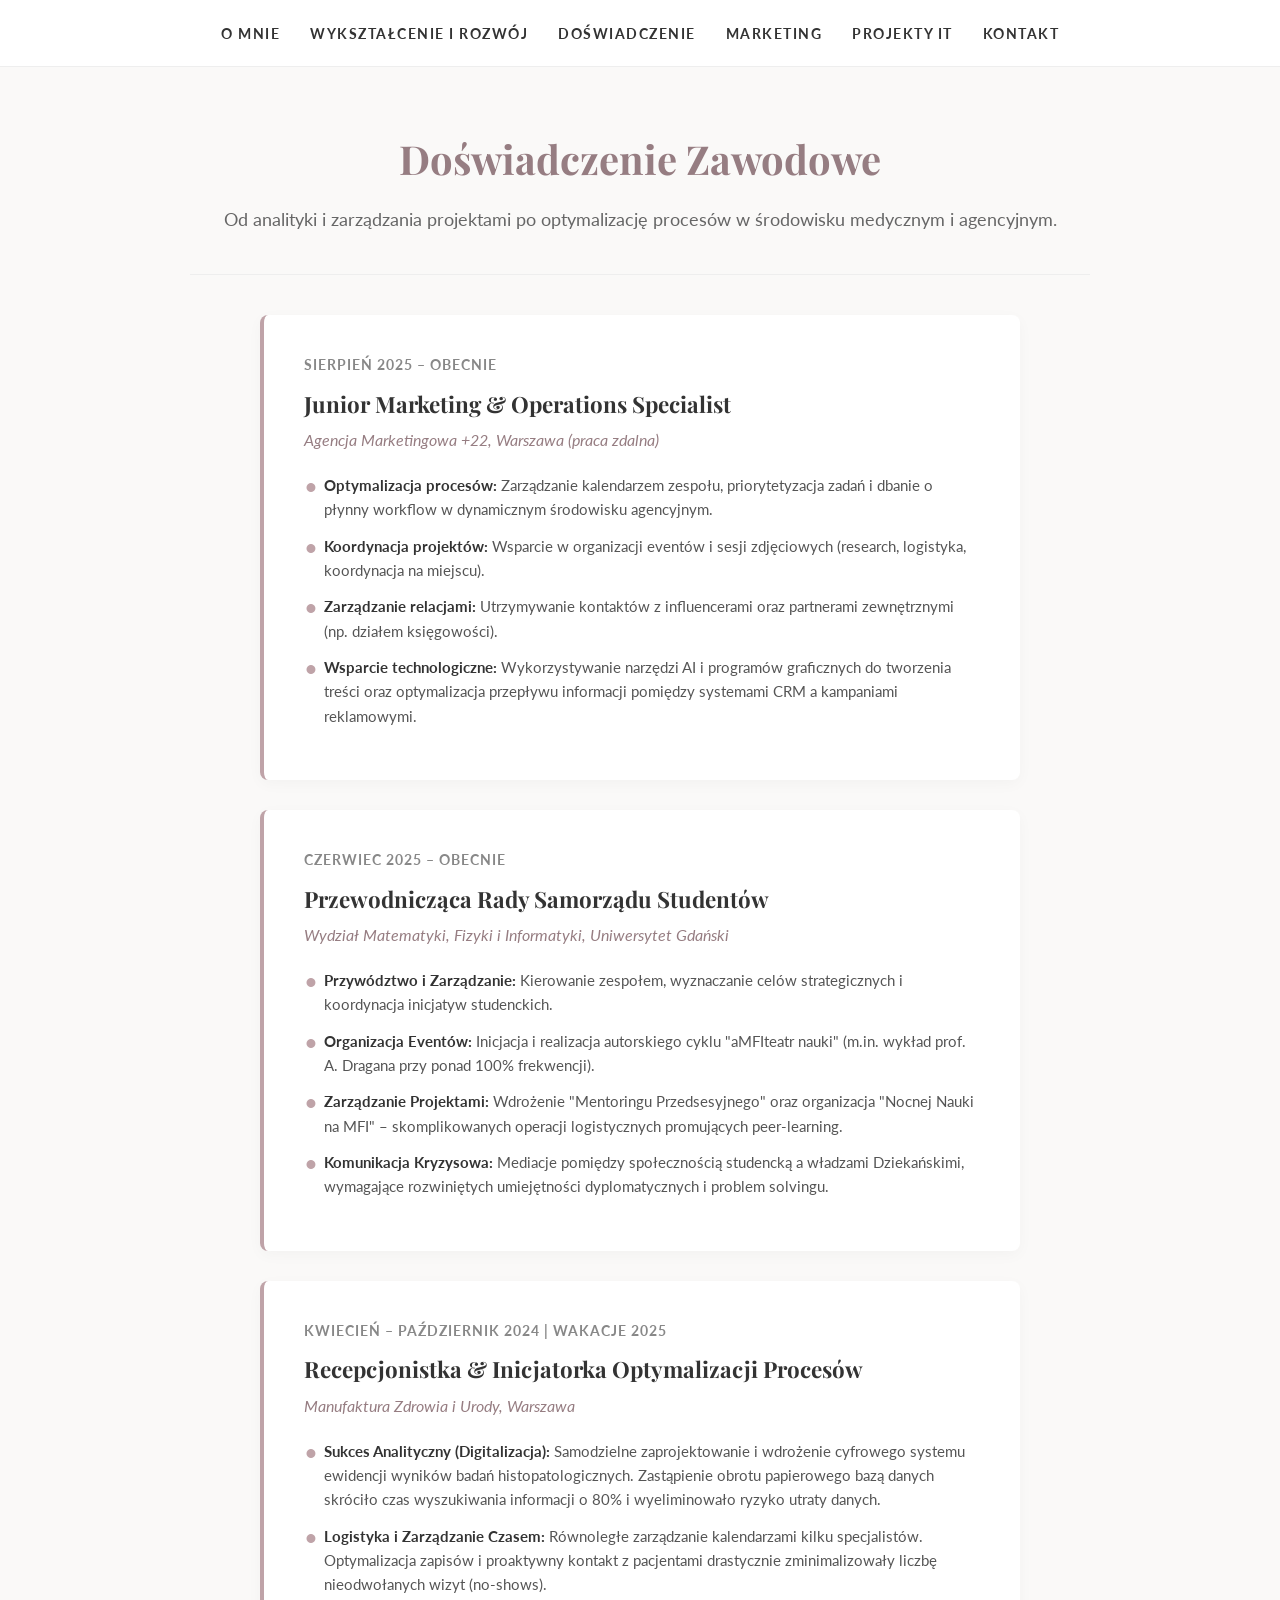
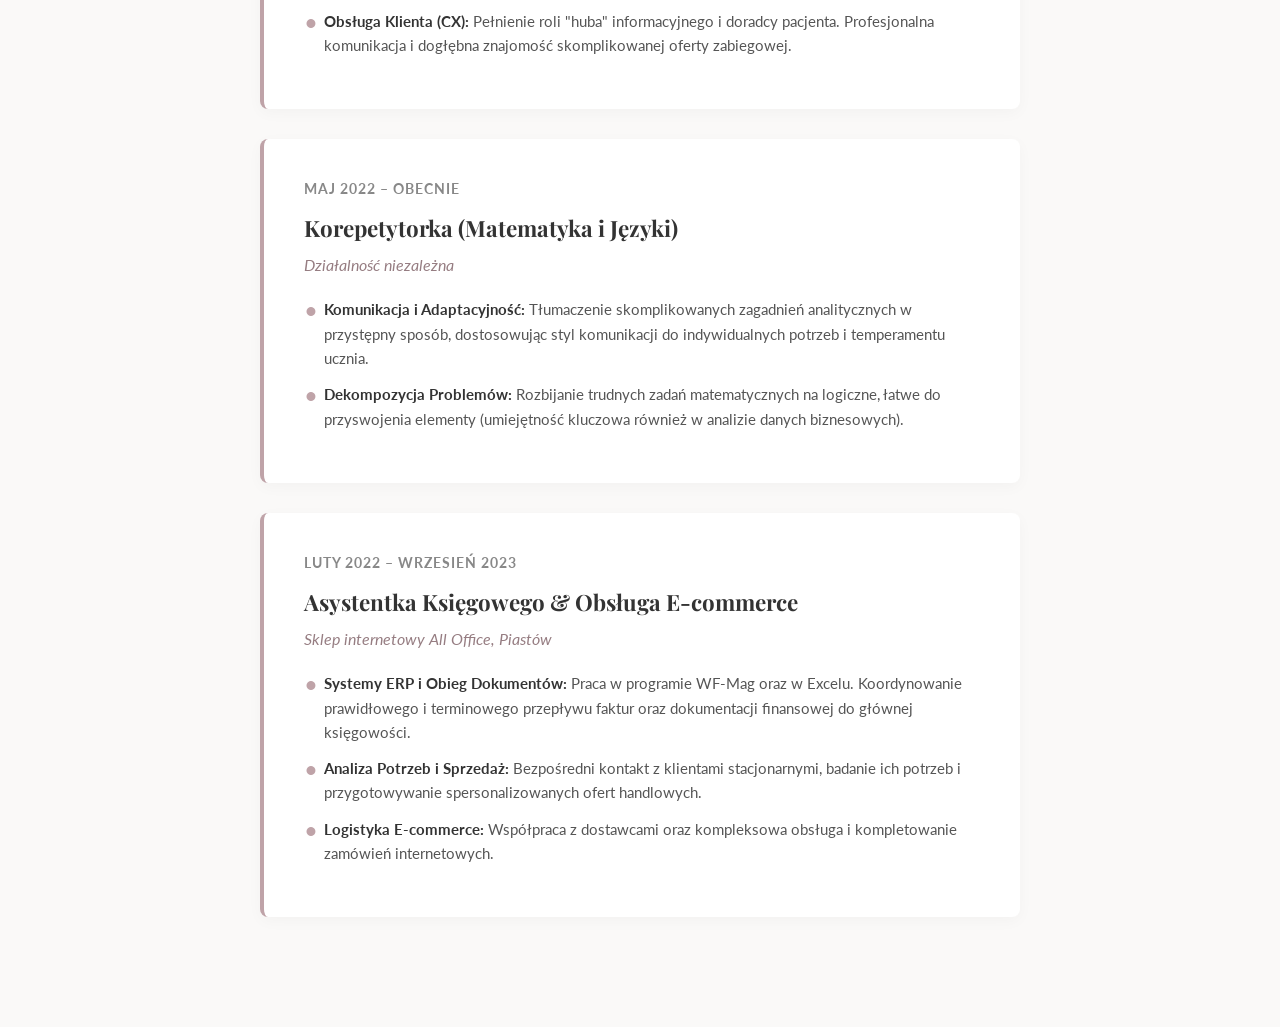
==== doswiadczenie.html @ cd0760e0 "Add files via upload" ====
<!DOCTYPE html>
<html lang="pl">
<head>
    <meta charset="UTF-8">
    <meta name="viewport" content="width=device-width, initial-scale=1.0">
    <title>Doświadczenie Zawodowe - Maja Zontek</title>
    <link href="https://fonts.googleapis.com/css2?family=Lato:wght@300;400;700&family=Playfair+Display:ital,wght@0,400;0,700;1,400&display=swap" rel="stylesheet">
    <link rel="stylesheet" href="style.css">
</head>
<body>

    <header>
        <nav>
            <ul>
                <li><a href="index.html">O mnie</a></li>
                <li><a href="edukacja.html">Wykształcenie i Rozwój</a></li>
                <li><a href="doswiadczenie.html">Doświadczenie</a></li>
                <li><a href="portfolio-marketing.html">Marketing</a></li>
                <li><a href="portfolio-it.html">Projekty IT</a></li>
                <li><a href="kontakt.html">Kontakt</a></li>
            </ul>
        </nav>
    </header>

    <section id="naglowek-sekcji">
        <h1>Doświadczenie Zawodowe</h1>
        <p>Od analityki i zarządzania projektami po optymalizację procesów w środowisku medycznym i agencyjnym.</p>
    </section>

    <section id="lista-doswiadczen">

        <div class="doswiadczenie-karta">
            <div class="daty">sierpień 2025 – obecnie</div>
            <h3>Junior Marketing & Operations Specialist</h3>
            <h4>Agencja Marketingowa +22, Warszawa (praca zdalna)</h4>
            <ul>
                <li><strong>Optymalizacja procesów:</strong> Zarządzanie kalendarzem zespołu, priorytetyzacja zadań i dbanie o płynny workflow w dynamicznym środowisku agencyjnym.</li>
                <li><strong>Koordynacja projektów:</strong> Wsparcie w organizacji eventów i sesji zdjęciowych (research, logistyka, koordynacja na miejscu).</li>
                <li><strong>Zarządzanie relacjami:</strong> Utrzymywanie kontaktów z influencerami oraz partnerami zewnętrznymi (np. działem księgowości).</li>
                <li><strong>Wsparcie technologiczne:</strong> Wykorzystywanie narzędzi AI i programów graficznych do tworzenia treści oraz optymalizacja przepływu informacji pomiędzy systemami CRM a kampaniami reklamowymi.</li>
            </ul>
        </div>

        <div class="doswiadczenie-karta">
            <div class="daty">czerwiec 2025 – obecnie</div>
            <h3>Przewodnicząca Rady Samorządu Studentów</h3>
            <h4>Wydział Matematyki, Fizyki i Informatyki, Uniwersytet Gdański</h4>
            <ul>
                <li><strong>Przywództwo i Zarządzanie:</strong> Kierowanie zespołem, wyznaczanie celów strategicznych i koordynacja inicjatyw studenckich.</li>
                <li><strong>Organizacja Eventów:</strong> Inicjacja i realizacja autorskiego cyklu "aMFIteatr nauki" (m.in. wykład prof. A. Dragana przy ponad 100% frekwencji).</li>
                <li><strong>Zarządzanie Projektami:</strong> Wdrożenie "Mentoringu Przedsesyjnego" oraz organizacja "Nocnej Nauki na MFI" – skomplikowanych operacji logistycznych promujących peer-learning.</li>
                <li><strong>Komunikacja Kryzysowa:</strong> Mediacje pomiędzy społecznością studencką a władzami Dziekańskimi, wymagające rozwiniętych umiejętności dyplomatycznych i problem solvingu.</li>
            </ul>
        </div>

        <div class="doswiadczenie-karta">
            <div class="daty">kwiecień – październik 2024 | wakacje 2025</div>
            <h3>Recepcjonistka & Inicjatorka Optymalizacji Procesów</h3>
            <h4>Manufaktura Zdrowia i Urody, Warszawa</h4>
            <ul>
                <li><strong>Sukces Analityczny (Digitalizacja):</strong> Samodzielne zaprojektowanie i wdrożenie cyfrowego systemu ewidencji wyników badań histopatologicznych. Zastąpienie obrotu papierowego bazą danych skróciło czas wyszukiwania informacji o 80% i wyeliminowało ryzyko utraty danych.</li>
                <li><strong>Logistyka i Zarządzanie Czasem:</strong> Równoległe zarządzanie kalendarzami kilku specjalistów. Optymalizacja zapisów i proaktywny kontakt z pacjentami drastycznie zminimalizowały liczbę nieodwołanych wizyt (no-shows).</li>
                <li><strong>Obsługa Klienta (CX):</strong> Pełnienie roli "huba" informacyjnego i doradcy pacjenta. Profesjonalna komunikacja i dogłębna znajomość skomplikowanej oferty zabiegowej.</li>
            </ul>
        </div>

        <div class="doswiadczenie-karta">
            <div class="daty">maj 2022 – obecnie</div>
            <h3>Korepetytorka (Matematyka i Języki)</h3>
            <h4>Działalność niezależna</h4>
            <ul>
                <li><strong>Komunikacja i Adaptacyjność:</strong> Tłumaczenie skomplikowanych zagadnień analitycznych w przystępny sposób, dostosowując styl komunikacji do indywidualnych potrzeb i temperamentu ucznia.</li>
                <li><strong>Dekompozycja Problemów:</strong> Rozbijanie trudnych zadań matematycznych na logiczne, łatwe do przyswojenia elementy (umiejętność kluczowa również w analizie danych biznesowych).</li>
            </ul>
        </div>

        <div class="doswiadczenie-karta">
            <div class="daty">luty 2022 – wrzesień 2023</div>
            <h3>Asystentka Księgowego & Obsługa E-commerce</h3>
            <h4>Sklep internetowy All Office, Piastów</h4>
            <ul>
                <li><strong>Systemy ERP i Obieg Dokumentów:</strong> Praca w programie WF-Mag oraz w Excelu. Koordynowanie prawidłowego i terminowego przepływu faktur oraz dokumentacji finansowej do głównej księgowości.</li>
                <li><strong>Analiza Potrzeb i Sprzedaż:</strong> Bezpośredni kontakt z klientami stacjonarnymi, badanie ich potrzeb i przygotowywanie spersonalizowanych ofert handlowych.</li>
                <li><strong>Logistyka E-commerce:</strong> Współpraca z dostawcami oraz kompleksowa obsługa i kompletowanie zamówień internetowych.</li>
            </ul>
        </div>


    </section>

</body>
</html>
---- style.css ----
/* --- ZMIENNE KOLORYSTYCZNE (Eleganckie i stonowane) --- */
:root {
    --bg-color: #faf9f8; /* Bardzo jasny, neutralny odcień (prawie biały, ale łagodniejszy) */
    --sekcja-bg: #ffffff; /* Czysta biel dla kafelków i menu */
    --text-color: #333333; /* Mocny grafit - doskonała czytelność */
    --akcent-glowny: #bfa3a8; /* Zgaszony, chłodny róż (rose taupe) */
    --akcent-ciemny: #967d82; /* Ciemniejsza wersja do najechania myszką */
}

/* --- RESET I PODSTAWY --- */
* {
    margin: 0;
    padding: 0;
    box-sizing: border-box;
}

body {
    font-family: 'Lato', sans-serif;
    background-color: var(--bg-color);
    color: var(--text-color);
    line-height: 1.6;
}

/* --- TYPOGRAFIA (NAGŁÓWKI) --- */
h1, h2, h3 {
    font-family: 'Playfair Display', serif;
    color: var(--text-color);
    margin-bottom: 15px;
}

/* --- GŁÓWNE MENU (HEADER) --- */
header {
    background-color: var(--sekcja-bg);
    border-bottom: 1px solid #eeeeee; /* Cienkie, profesjonalne odcięcie menu */
    position: sticky;
    top: 0;
    z-index: 1000;
}

nav ul {
    display: flex;
    justify-content: center;
    list-style: none;
    padding: 20px;
    gap: 30px;
}

nav a {
    text-decoration: none;
    color: var(--text-color);
    font-weight: 700;
    font-size: 0.85rem;
    text-transform: uppercase;
    letter-spacing: 1.5px;
    transition: color 0.3s ease;
}

nav a:hover {
    color: var(--akcent-glowny);
}

/* --- WSPÓLNE STYLE DLA SEKCJI --- */
section {
    padding: 80px 20px;
    max-width: 900px;
    margin: 0 auto;
    text-align: center;
}

/* --- SEKCJA POWITALNA (HERO) --- */
#powitanie img {
    width: 200px;
    height: 200px;
    object-fit: cover;
    border-radius: 50%;
    border: 2px solid var(--akcent-glowny); /* Cienksza, subtelniejsza ramka */
    margin-bottom: 25px;
    box-shadow: 0 4px 15px rgba(0,0,0,0.08); /* Profesjonalny, delikatny szary cień */
}

#powitanie h1 {
    font-size: 2.8rem;
    margin-bottom: 10px;
}

#powitanie h2 {
    font-size: 1.2rem;
    font-weight: 400;
    margin-bottom: 25px;
    color: #555555;
}

#powitanie p {
    font-size: 1.1rem;
    max-width: 600px;
    margin: 0 auto;
}

/* --- SEKCJA O MNIE --- */
#o-mnie {
    background-color: var(--sekcja-bg);
    border-radius: 8px; /* Mniejsze zaokrąglenia - bardziej biznesowy wygląd */
    padding: 60px 40px;
    box-shadow: 0 4px 20px rgba(0,0,0,0.04);
    margin-top: 40px;
    margin-bottom: 80px;
    border-top: 4px solid var(--akcent-glowny); /* Cienki pasek na górze sekcji zamiast całej ramki */
}

#o-mnie h3 {
    font-size: 2rem;
    margin-bottom: 20px;
}

#o-mnie p {
    font-size: 1.05rem;
    text-align: left; /* Tekst wyrównany do lewej jest łatwiejszy do skanowania przez rekruterów */
}

/* --- RESPONSYWNOŚĆ (DLA TELEFONÓW) --- */
@media (max-width: 768px) {
    nav ul {
        flex-direction: column;
        align-items: center;
        gap: 15px;
        padding: 15px;
    }
    
    #powitanie h1 {
        font-size: 2.2rem;
    }
    
    #o-mnie {
        padding: 40px 20px;
    }
}

/* --- PODSTRONY: NAGŁÓWKI SEKCJI --- */
#naglowek-sekcji {
    padding: 60px 20px 40px;
    border-bottom: 1px solid #eeeeee;
    margin-bottom: 40px;
}

#naglowek-sekcji h1 {
    font-size: 2.5rem;
    color: var(--akcent-ciemny);
}

#naglowek-sekcji p {
    font-size: 1.1rem;
    color: #666;
}

/* --- KARTY DOŚWIADCZENIA ZAWODOWEGO --- */
#lista-doswiadczen {
    max-width: 800px;
    padding: 0 20px 80px;
}

.doswiadczenie-karta {
    background-color: var(--sekcja-bg);
    border-radius: 8px;
    padding: 40px;
    margin-bottom: 30px;
    box-shadow: 0 4px 15px rgba(0,0,0,0.03);
    border-left: 4px solid var(--akcent-glowny);
    text-align: left;
    transition: transform 0.2s ease, box-shadow 0.2s ease;
}

.doswiadczenie-karta:hover {
    transform: translateY(-3px);
    box-shadow: 0 6px 20px rgba(0,0,0,0.06);
}

.daty {
    font-size: 0.85rem;
    text-transform: uppercase;
    letter-spacing: 1px;
    color: #888;
    margin-bottom: 10px;
    font-weight: 700;
}

.doswiadczenie-karta h3 {
    font-size: 1.4rem;
    margin-bottom: 5px;
    color: var(--text-color);
}

.doswiadczenie-karta h4 {
    font-size: 1rem;
    font-family: 'Lato', sans-serif;
    font-weight: 400;
    color: var(--akcent-ciemny);
    margin-bottom: 20px;
    font-style: italic;
}

.doswiadczenie-karta ul {
    list-style-type: none; /* Usuwamy domyślne kropki */
}

.doswiadczenie-karta li {
    position: relative;
    padding-left: 20px;
    margin-bottom: 12px;
    font-size: 0.95rem;
    color: #555;
}

/* Własne, eleganckie punktory */
.doswiadczenie-karta li::before {
    content: "•";
    color: var(--akcent-glowny);
    font-size: 1.5rem;
    position: absolute;
    left: 0;
    top: -6px;
}

.doswiadczenie-karta li strong {
    color: var(--text-color);
}

/* Responsywność dla kart */
@media (max-width: 768px) {
    .doswiadczenie-karta {
        padding: 25px;
    }
}

/* --- PODSTRONA: WYKSZTAŁCENIE I ROZWÓJ --- */
.rozwoj-sekcja {
    max-width: 900px;
    padding: 0 20px 60px;
    text-align: left; /* Zmiana wyrównania dla lepszej czytelności */
}

.rozwoj-sekcja h2 {
    font-size: 2rem;
    color: var(--text-color);
    margin-bottom: 30px;
    border-bottom: 2px solid #eee;
    padding-bottom: 10px;
    display: inline-block;
}

/* --- TAGI Z PRZEDMIOTAMI --- */
.tagi-przedmiotow {
    display: flex;
    flex-wrap: wrap;
    gap: 10px;
    margin-top: 20px;
}

.tag {
    background-color: var(--bg-color);
    border: 1px solid var(--akcent-glowny);
    color: var(--text-color);
    padding: 6px 14px;
    border-radius: 20px;
    font-size: 0.85rem;
    font-weight: 700;
    letter-spacing: 0.5px;
    transition: all 0.3s ease;
}

.tag:hover {
    background-color: var(--akcent-glowny);
    color: #fff;
}

/* --- GRID DLA PROGRAMÓW I KONFERENCJI --- */
.karty-grid {
    display: grid;
    grid-template-columns: repeat(auto-fit, minmax(250px, 1fr));
    gap: 25px;
}

.rozwoj-karta {
    background-color: var(--sekcja-bg);
    border-radius: 8px;
    padding: 30px 25px;
    text-align: center;
    box-shadow: 0 4px 15px rgba(0,0,0,0.03);
    border-top: 4px solid var(--akcent-glowny);
    transition: transform 0.2s ease, box-shadow 0.2s ease;
}

.rozwoj-karta:hover {
    transform: translateY(-5px);
    box-shadow: 0 8px 25px rgba(0,0,0,0.06);
}

.rozwoj-karta .ikona {
    font-size: 2.5rem;
    margin-bottom: 15px;
}

.rozwoj-karta h3 {
    font-size: 1.2rem;
    margin-bottom: 5px;
}

.rozwoj-karta h4 {
    font-size: 0.95rem;
    font-weight: 400;
    color: var(--akcent-ciemny);
    font-style: italic;
    margin-bottom: 15px;
}

.rozwoj-karta p {
    font-size: 0.95rem;
    color: #555;
    line-height: 1.5;
}

/* --- PRZYCISK "WKRÓTCE" --- */
.przycisk-wkrotce {
    display: inline-block;
    margin-top: 15px;
    padding: 8px 16px;
    background-color: transparent;
    border: 1px dashed var(--akcent-ciemny);
    color: var(--akcent-ciemny);
    font-size: 0.85rem;
    font-weight: 700;
    text-transform: uppercase;
    text-decoration: none;
    border-radius: 4px;
    transition: all 0.3s ease;
}

.przycisk-wkrotce:hover {
    background-color: var(--akcent-glowny);
    color: #fff;
    border-style: solid;
}

/* --- LOGO W KARTACH ROZWOJU --- */
.ikona-obrazkowa {
    margin-bottom: 15px;
    height: 60px; /* Stała wysokość, żeby karty równo wyglądały */
    display: flex;
    justify-content: center;
    align-items: center;
}

.ikona-obrazkowa img {
    max-height: 100%; /* Obrazek nie przekroczy 60px wysokości */
    max-width: 100%;  /* Obrazek nie wyleje się na boki */
    object-fit: contain; /* Zachowuje proporcje logo */
}

/* --- PORTFOLIO PROJEKTY (Układ tekstowy / Karty) --- */
#portfolio-projekty-tekstowe {
    max-width: 850px;
    padding: 0 20px 80px;
    margin: 0 auto;
}

.projekt-karta {
    background-color: var(--sekcja-bg);
    border-radius: 8px;
    padding: 40px;
    margin-bottom: 40px;
    box-shadow: 0 4px 15px rgba(0,0,0,0.03);
    border-left: 4px solid var(--akcent-glowny);
    text-align: left;
    transition: transform 0.2s ease, box-shadow 0.2s ease;
}

.projekt-karta:hover {
    transform: translateY(-3px);
    box-shadow: 0 6px 20px rgba(0,0,0,0.06);
}

.projekt-karta h3 {
    font-size: 1.8rem;
    color: var(--text-color);
    margin-bottom: 5px;
}

.projekt-kontekst {
    font-size: 0.95rem;
    color: var(--akcent-ciemny);
    font-style: italic;
    margin-bottom: 20px;
}

.projekt-karta p {
    font-size: 1rem;
    color: #555;
    margin-bottom: 15px;
    line-height: 1.6;
}

.projekt-linki {
    margin-top: 25px;
}

/* Przycisk akcji (GitHub / Demo) */
.przycisk-akcja {
    display: inline-block;
    padding: 10px 24px;
    background-color: var(--akcent-glowny);
    color: #fff;
    text-decoration: none;
    font-weight: 700;
    font-size: 0.9rem;
    border-radius: 6px;
    transition: background-color 0.3s ease, transform 0.2s ease;
}

.przycisk-akcja:hover {
    background-color: var(--akcent-ciemny);
    transform: translateY(-2px);
}

/* Responsywność dla kart projektów */
@media (max-width: 768px) {
    .projekt-karta {
        padding: 25px;
    }
}

/* --- PODSTRONA KONTAKT --- */
#kontakt-sekcja {
    max-width: 900px;
    padding: 0 20px 80px;
    margin: 0 auto;
}

.kontakt-grid {
    display: grid;
    grid-template-columns: repeat(auto-fit, minmax(250px, 1fr));
    gap: 30px;
    margin-top: 20px;
}

.kontakt-karta {
    background-color: var(--sekcja-bg);
    border-radius: 8px;
    padding: 40px 20px;
    text-align: center;
    text-decoration: none;
    color: var(--text-color);
    box-shadow: 0 4px 15px rgba(0,0,0,0.03);
    border-top: 4px solid var(--akcent-glowny);
    transition: transform 0.3s ease, box-shadow 0.3s ease, border-color 0.3s ease;
    display: block; /* Sprawia, że cała karta jest klikalna */
}

.kontakt-karta:hover {
    transform: translateY(-5px);
    box-shadow: 0 8px 25px rgba(0,0,0,0.06);
    border-color: var(--akcent-ciemny);
}

.ikona-kontakt {
    font-size: 3rem;
    margin-bottom: 15px;
}

.kontakt-karta h3 {
    font-size: 1.4rem;
    margin-bottom: 5px;
}

.kontakt-karta p {
    font-size: 1rem;
    color: #666;
    transition: color 0.3s ease;
}

.kontakt-karta:hover p {
    color: var(--akcent-ciemny);
}
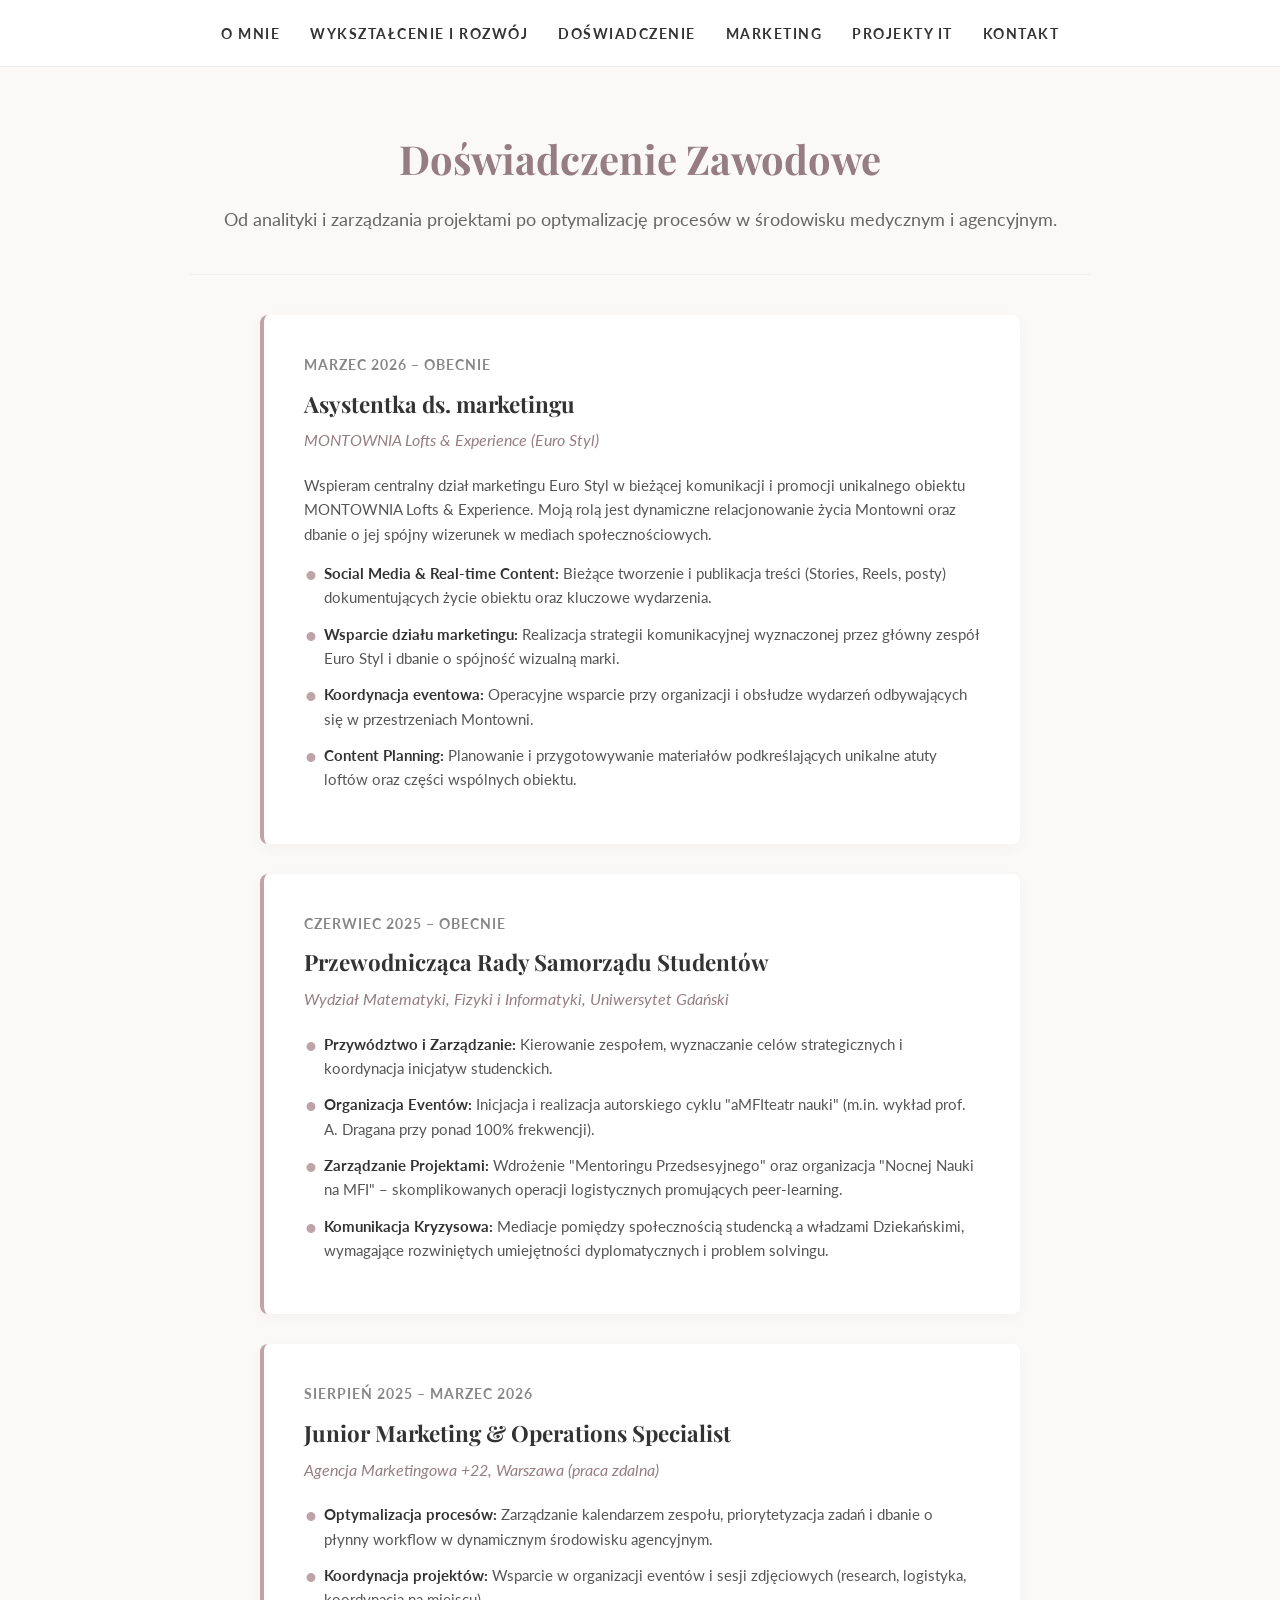
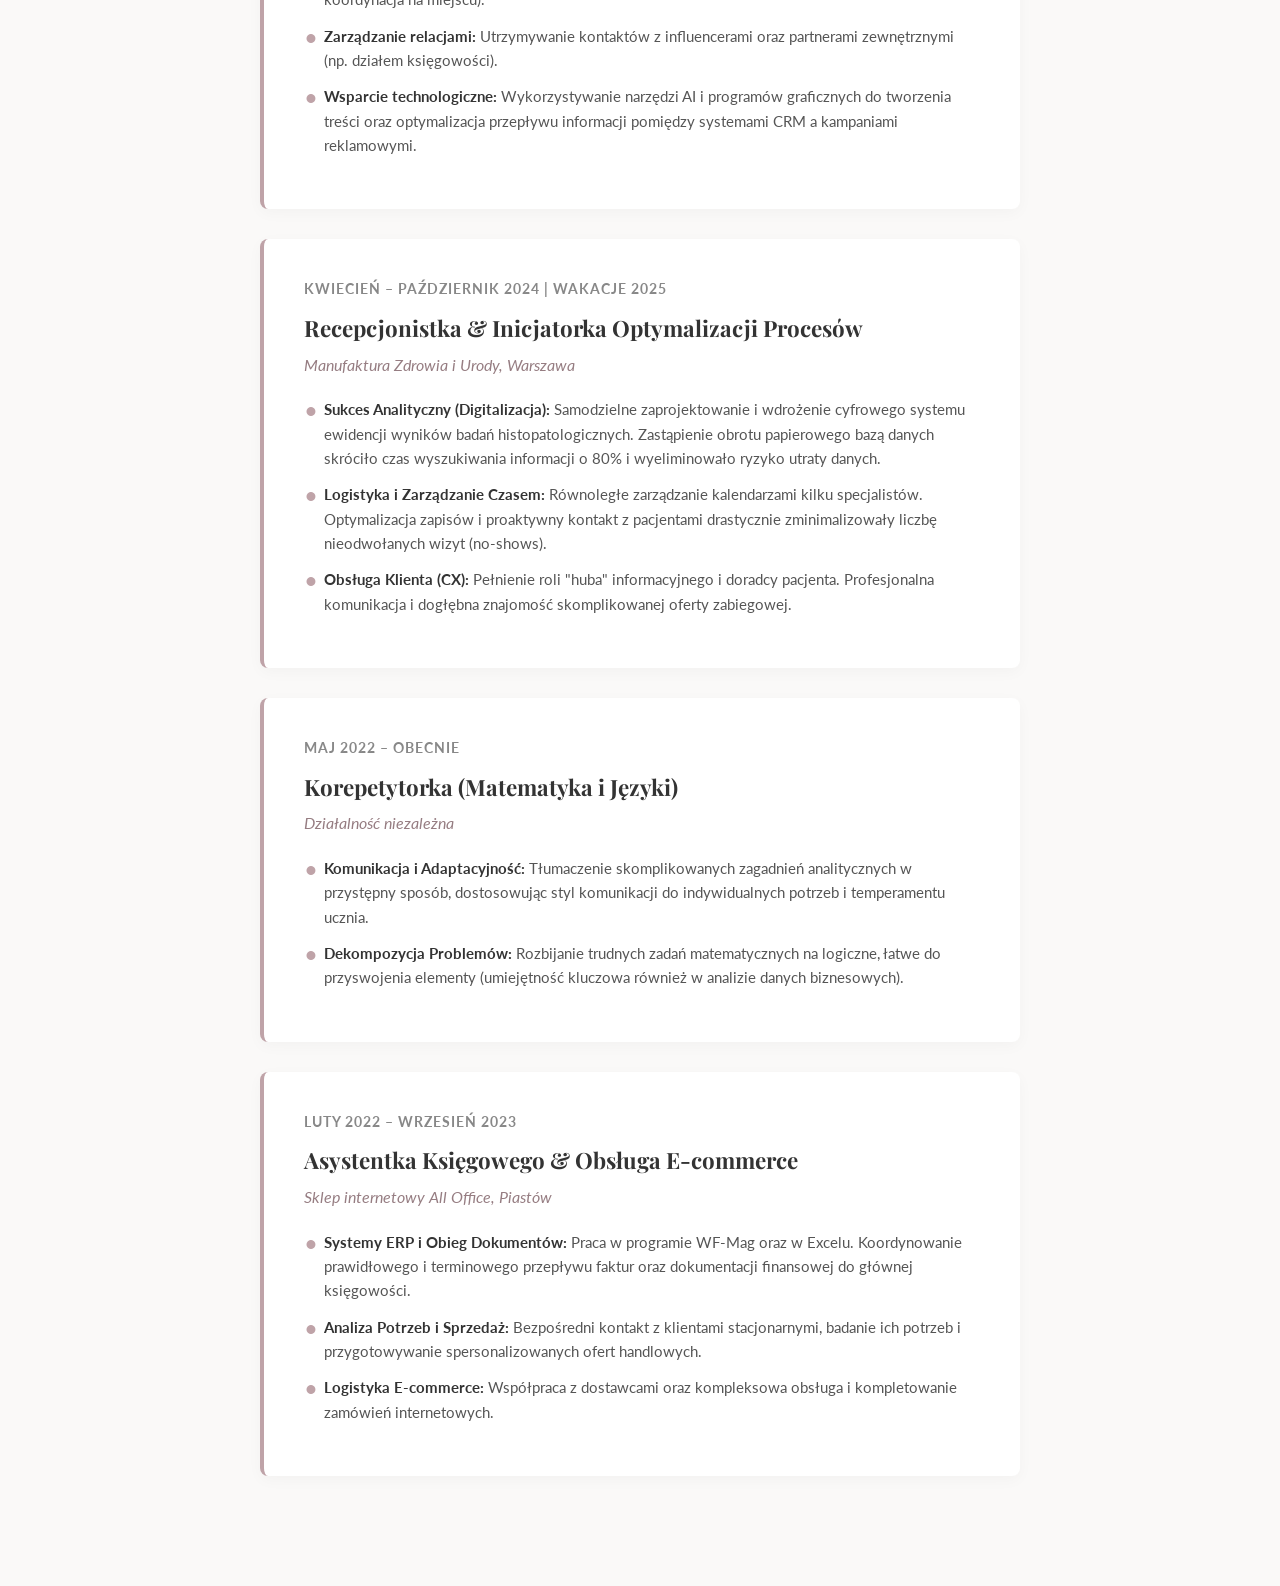
==== commit a6b4e15d: "Update experience section with new roles and details" ====
--- a/doswiadczenie.html
+++ b/doswiadczenie.html
@@ -30,16 +30,18 @@
     <section id="lista-doswiadczen">
 
         <div class="doswiadczenie-karta">
-            <div class="daty">sierpień 2025 – obecnie</div>
-            <h3>Junior Marketing & Operations Specialist</h3>
-            <h4>Agencja Marketingowa +22, Warszawa (praca zdalna)</h4>
+            <div class="daty">marzec 2026 – obecnie</div>
+            <h3>Asystentka ds. marketingu</h3>
+            <h4>MONTOWNIA Lofts & Experience (Euro Styl)</h4>
+            <p style="margin-bottom: 15px; font-size: 0.95rem; color: #555;">Wspieram centralny dział marketingu Euro Styl w bieżącej komunikacji i promocji unikalnego obiektu MONTOWNIA Lofts & Experience. Moją rolą jest dynamiczne relacjonowanie życia Montowni oraz dbanie o jej spójny wizerunek w mediach społecznościowych.</p>
             <ul>
-                <li><strong>Optymalizacja procesów:</strong> Zarządzanie kalendarzem zespołu, priorytetyzacja zadań i dbanie o płynny workflow w dynamicznym środowisku agencyjnym.</li>
-                <li><strong>Koordynacja projektów:</strong> Wsparcie w organizacji eventów i sesji zdjęciowych (research, logistyka, koordynacja na miejscu).</li>
-                <li><strong>Zarządzanie relacjami:</strong> Utrzymywanie kontaktów z influencerami oraz partnerami zewnętrznymi (np. działem księgowości).</li>
-                <li><strong>Wsparcie technologiczne:</strong> Wykorzystywanie narzędzi AI i programów graficznych do tworzenia treści oraz optymalizacja przepływu informacji pomiędzy systemami CRM a kampaniami reklamowymi.</li>
+                <li><strong>Social Media & Real-time Content:</strong> Bieżące tworzenie i publikacja treści (Stories, Reels, posty) dokumentujących życie obiektu oraz kluczowe wydarzenia.</li>
+                <li><strong>Wsparcie działu marketingu:</strong> Realizacja strategii komunikacyjnej wyznaczonej przez główny zespół Euro Styl i dbanie o spójność wizualną marki.</li>
+                <li><strong>Koordynacja eventowa:</strong> Operacyjne wsparcie przy organizacji i obsłudze wydarzeń odbywających się w przestrzeniach Montowni.</li>
+                <li><strong>Content Planning:</strong> Planowanie i przygotowywanie materiałów podkreślających unikalne atuty loftów oraz części wspólnych obiektu.</li>
             </ul>
         </div>
+
 
         <div class="doswiadczenie-karta">
             <div class="daty">czerwiec 2025 – obecnie</div>
@@ -52,7 +54,19 @@
                 <li><strong>Komunikacja Kryzysowa:</strong> Mediacje pomiędzy społecznością studencką a władzami Dziekańskimi, wymagające rozwiniętych umiejętności dyplomatycznych i problem solvingu.</li>
             </ul>
         </div>
-
+        
+        <div class="doswiadczenie-karta">
+            <div class="daty">sierpień 2025 – marzec 2026</div>
+            <h3>Junior Marketing & Operations Specialist</h3>
+            <h4>Agencja Marketingowa +22, Warszawa (praca zdalna)</h4>
+            <ul>
+                <li><strong>Optymalizacja procesów:</strong> Zarządzanie kalendarzem zespołu, priorytetyzacja zadań i dbanie o płynny workflow w dynamicznym środowisku agencyjnym.</li>
+                <li><strong>Koordynacja projektów:</strong> Wsparcie w organizacji eventów i sesji zdjęciowych (research, logistyka, koordynacja na miejscu).</li>
+                <li><strong>Zarządzanie relacjami:</strong> Utrzymywanie kontaktów z influencerami oraz partnerami zewnętrznymi (np. działem księgowości).</li>
+                <li><strong>Wsparcie technologiczne:</strong> Wykorzystywanie narzędzi AI i programów graficznych do tworzenia treści oraz optymalizacja przepływu informacji pomiędzy systemami CRM a kampaniami reklamowymi.</li>
+            </ul>
+        </div>
+        
         <div class="doswiadczenie-karta">
             <div class="daty">kwiecień – październik 2024 | wakacje 2025</div>
             <h3>Recepcjonistka & Inicjatorka Optymalizacji Procesów</h3>
@@ -89,4 +103,4 @@
     </section>
 
 </body>
-</html>+</html>
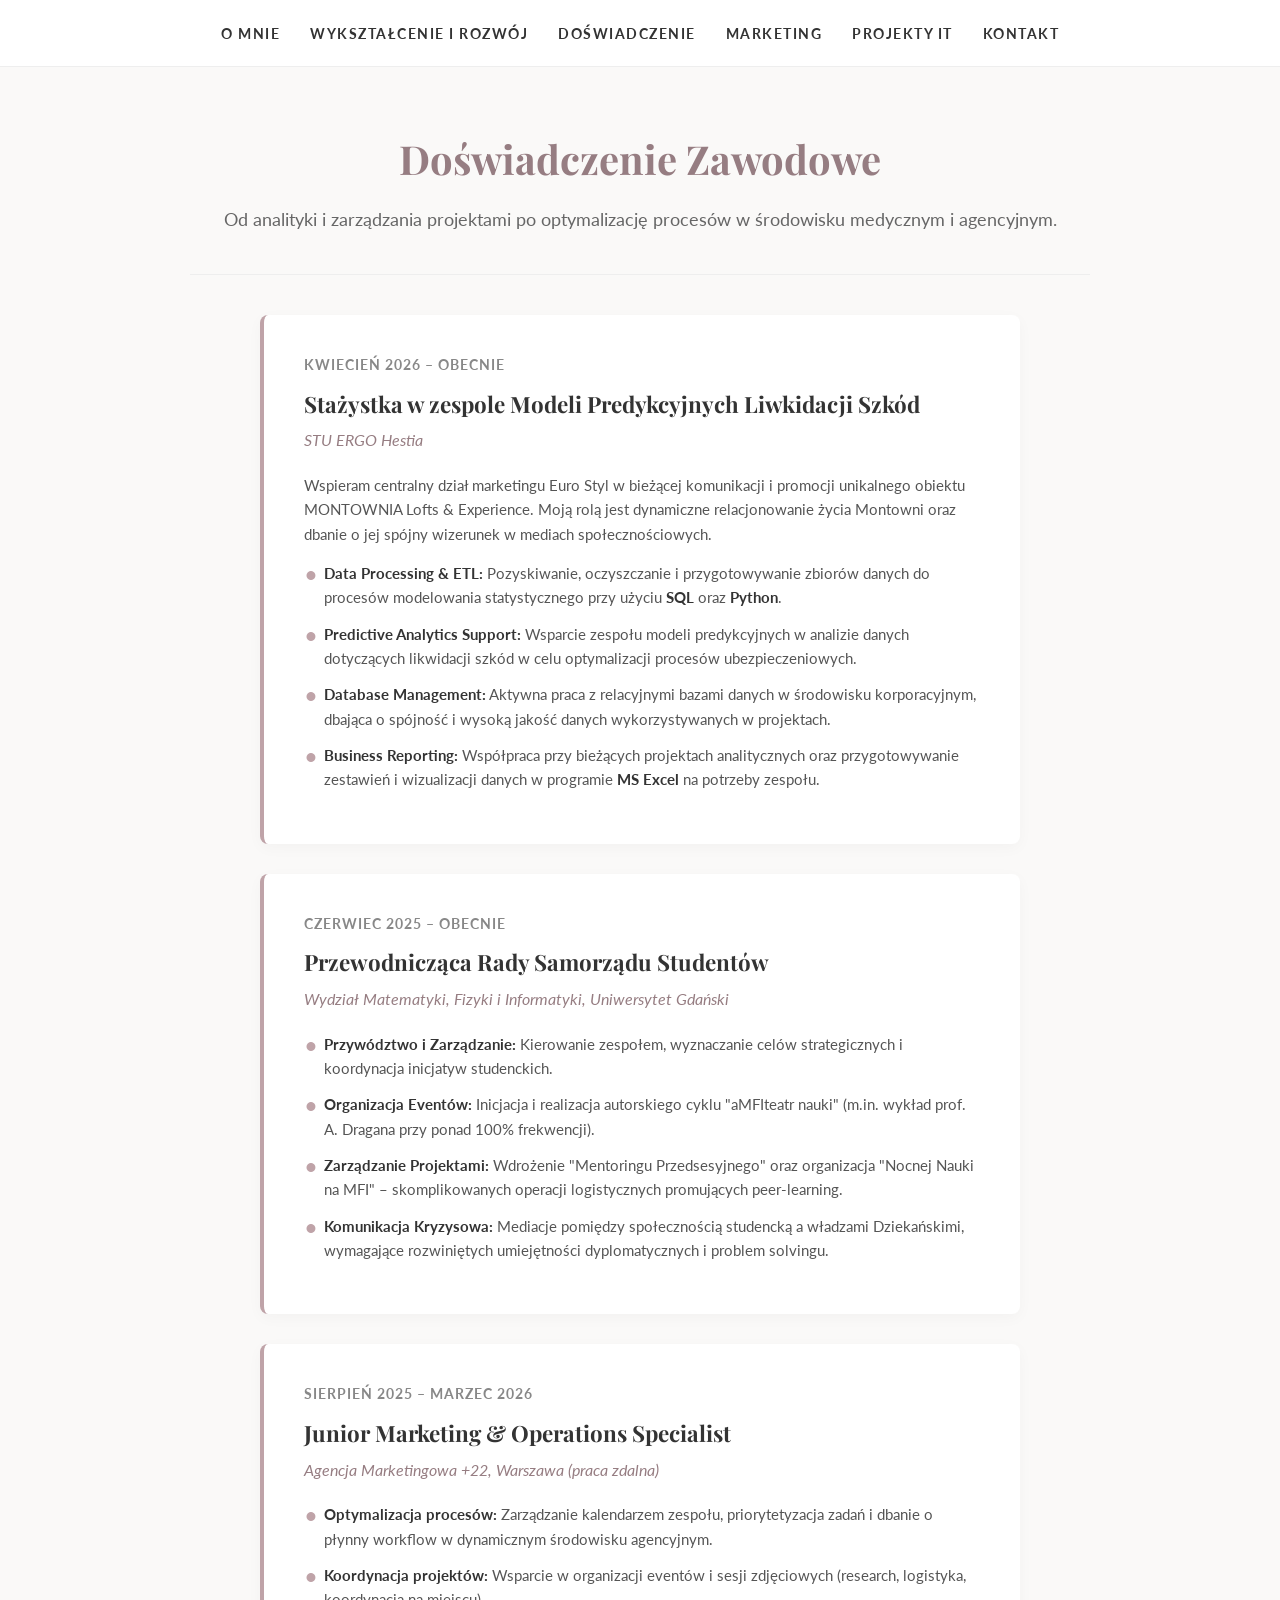
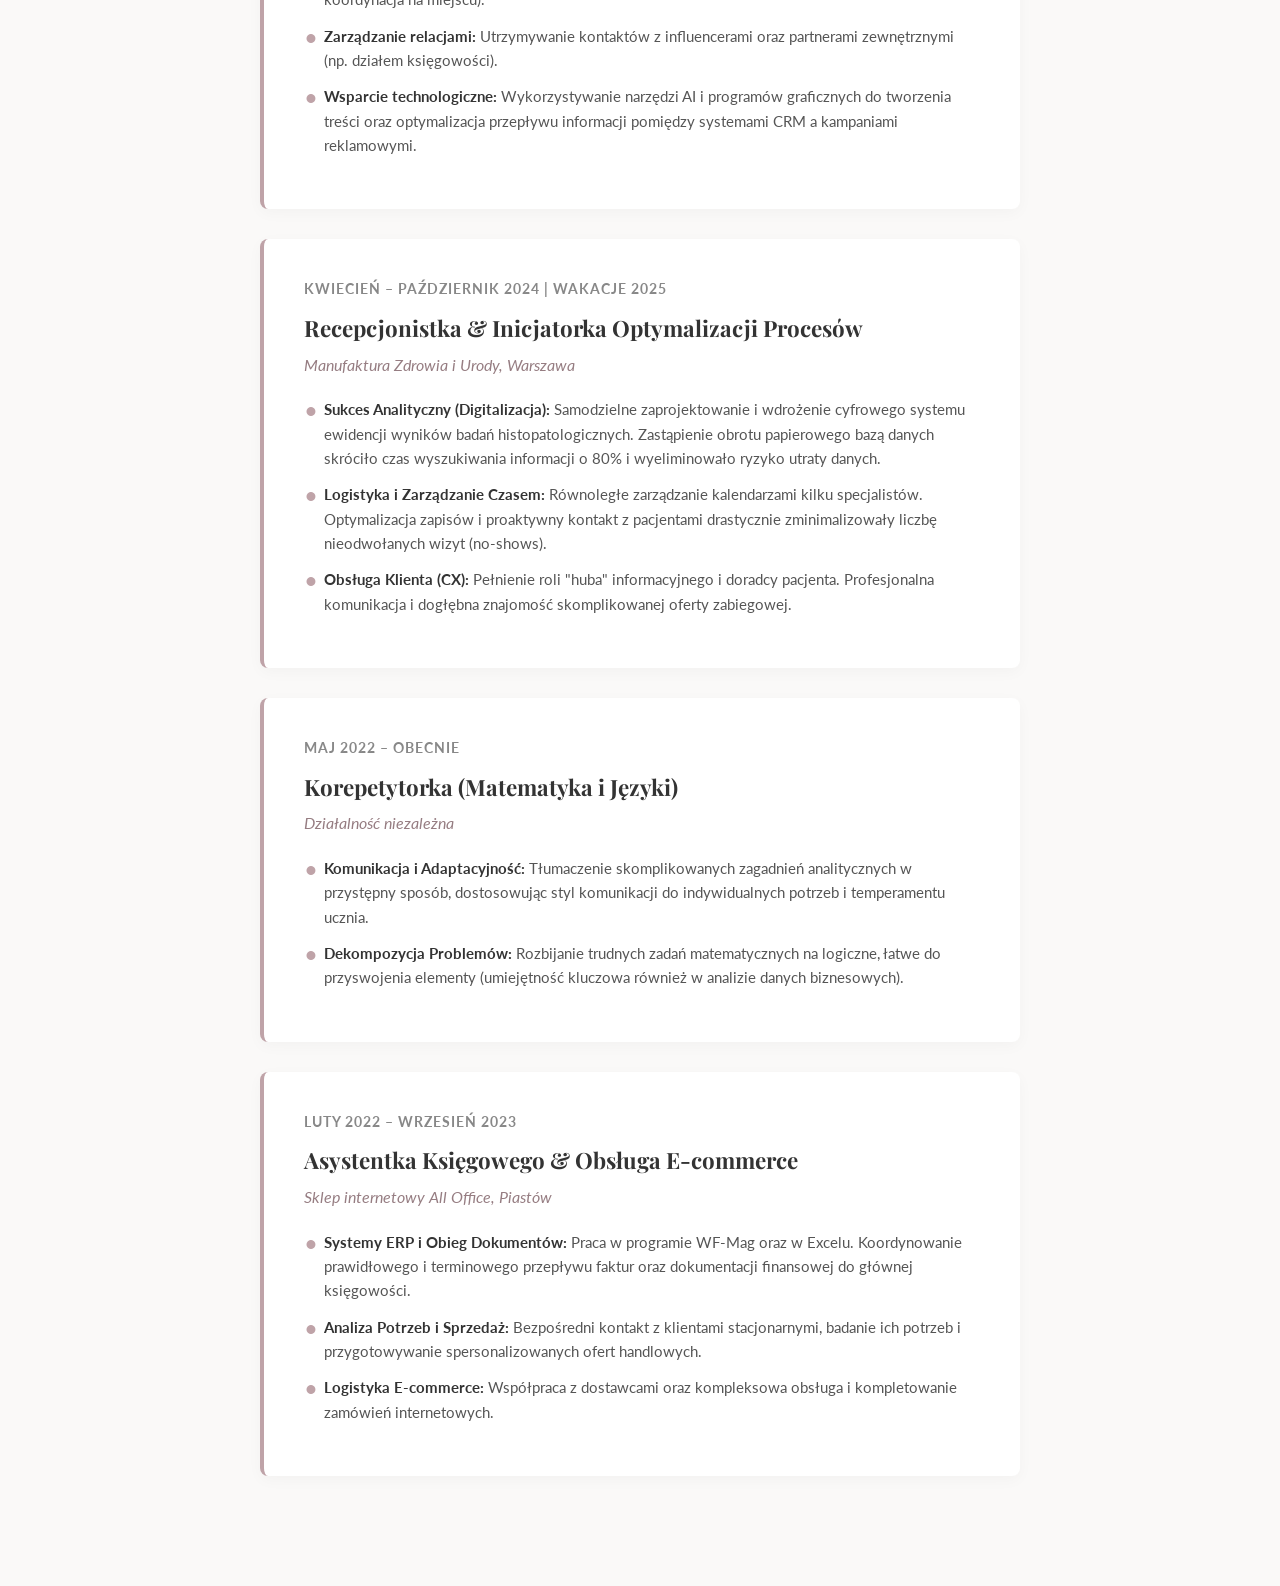
==== commit 77325e22: "Update doswiadczenie.html" ====
--- a/doswiadczenie.html
+++ b/doswiadczenie.html
@@ -30,16 +30,18 @@
     <section id="lista-doswiadczen">
 
         <div class="doswiadczenie-karta">
-            <div class="daty">marzec 2026 – obecnie</div>
-            <h3>Asystentka ds. marketingu</h3>
-            <h4>MONTOWNIA Lofts & Experience (Euro Styl)</h4>
+            <div class="daty">kwiecień 2026 – obecnie</div>
+            <h3>Stażystka w zespole Modeli Predykcyjnych Liwkidacji Szkód
+            </h3>
+            <h4>STU ERGO Hestia</h4>
             <p style="margin-bottom: 15px; font-size: 0.95rem; color: #555;">Wspieram centralny dział marketingu Euro Styl w bieżącej komunikacji i promocji unikalnego obiektu MONTOWNIA Lofts & Experience. Moją rolą jest dynamiczne relacjonowanie życia Montowni oraz dbanie o jej spójny wizerunek w mediach społecznościowych.</p>
             <ul>
-                <li><strong>Social Media & Real-time Content:</strong> Bieżące tworzenie i publikacja treści (Stories, Reels, posty) dokumentujących życie obiektu oraz kluczowe wydarzenia.</li>
-                <li><strong>Wsparcie działu marketingu:</strong> Realizacja strategii komunikacyjnej wyznaczonej przez główny zespół Euro Styl i dbanie o spójność wizualną marki.</li>
-                <li><strong>Koordynacja eventowa:</strong> Operacyjne wsparcie przy organizacji i obsłudze wydarzeń odbywających się w przestrzeniach Montowni.</li>
-                <li><strong>Content Planning:</strong> Planowanie i przygotowywanie materiałów podkreślających unikalne atuty loftów oraz części wspólnych obiektu.</li>
+                <li><strong>Data Processing & ETL:</strong> Pozyskiwanie, oczyszczanie i przygotowywanie zbiorów danych do procesów modelowania statystycznego przy użyciu <strong>SQL</strong> oraz <strong>Python</strong>.</li>
+                <li><strong>Predictive Analytics Support:</strong> Wsparcie zespołu modeli predykcyjnych w analizie danych dotyczących likwidacji szkód w celu optymalizacji procesów ubezpieczeniowych.</li>
+                <li><strong>Database Management:</strong> Aktywna praca z relacyjnymi bazami danych w środowisku korporacyjnym, dbająca o spójność i wysoką jakość danych wykorzystywanych w projektach.</li>
+                <li><strong>Business Reporting:</strong> Współpraca przy bieżących projektach analitycznych oraz przygotowywanie zestawień i wizualizacji danych w programie <strong>MS Excel</strong> na potrzeby zespołu.</li>
             </ul>
+
         </div>
 
 
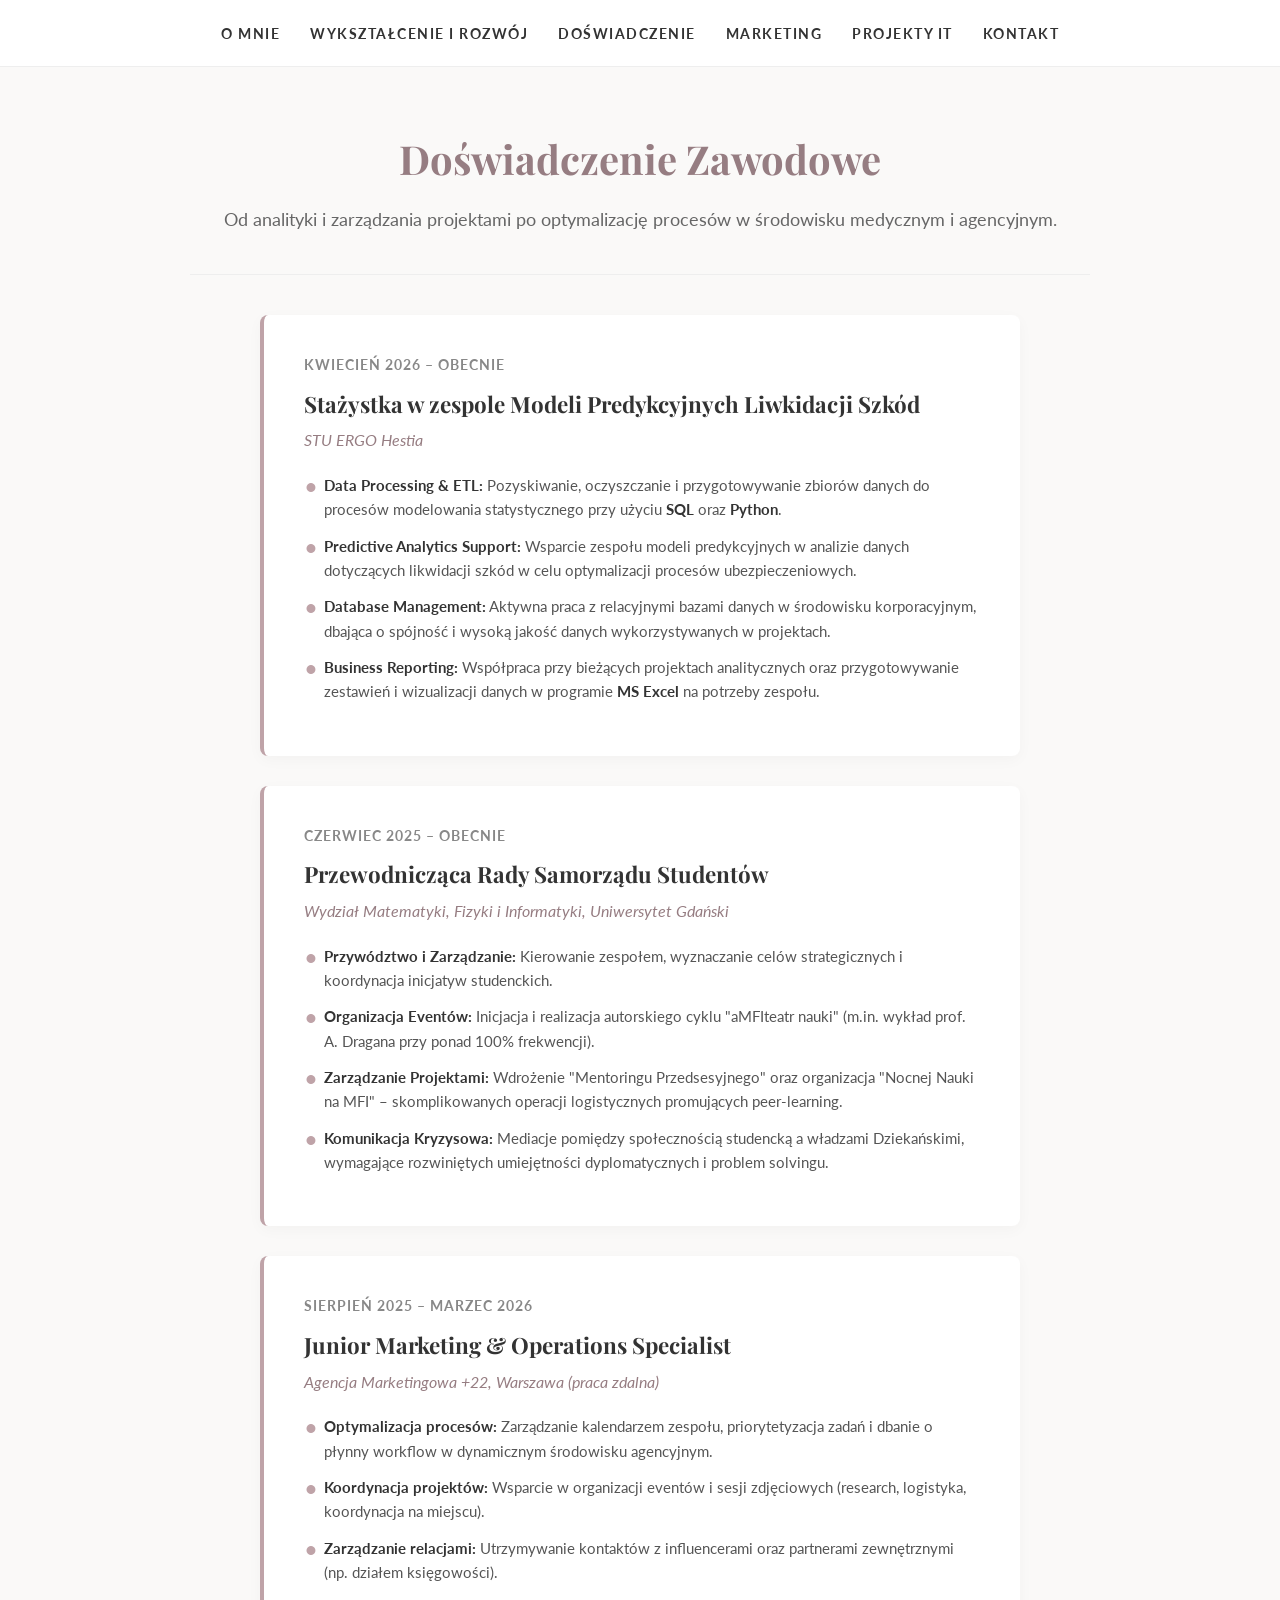
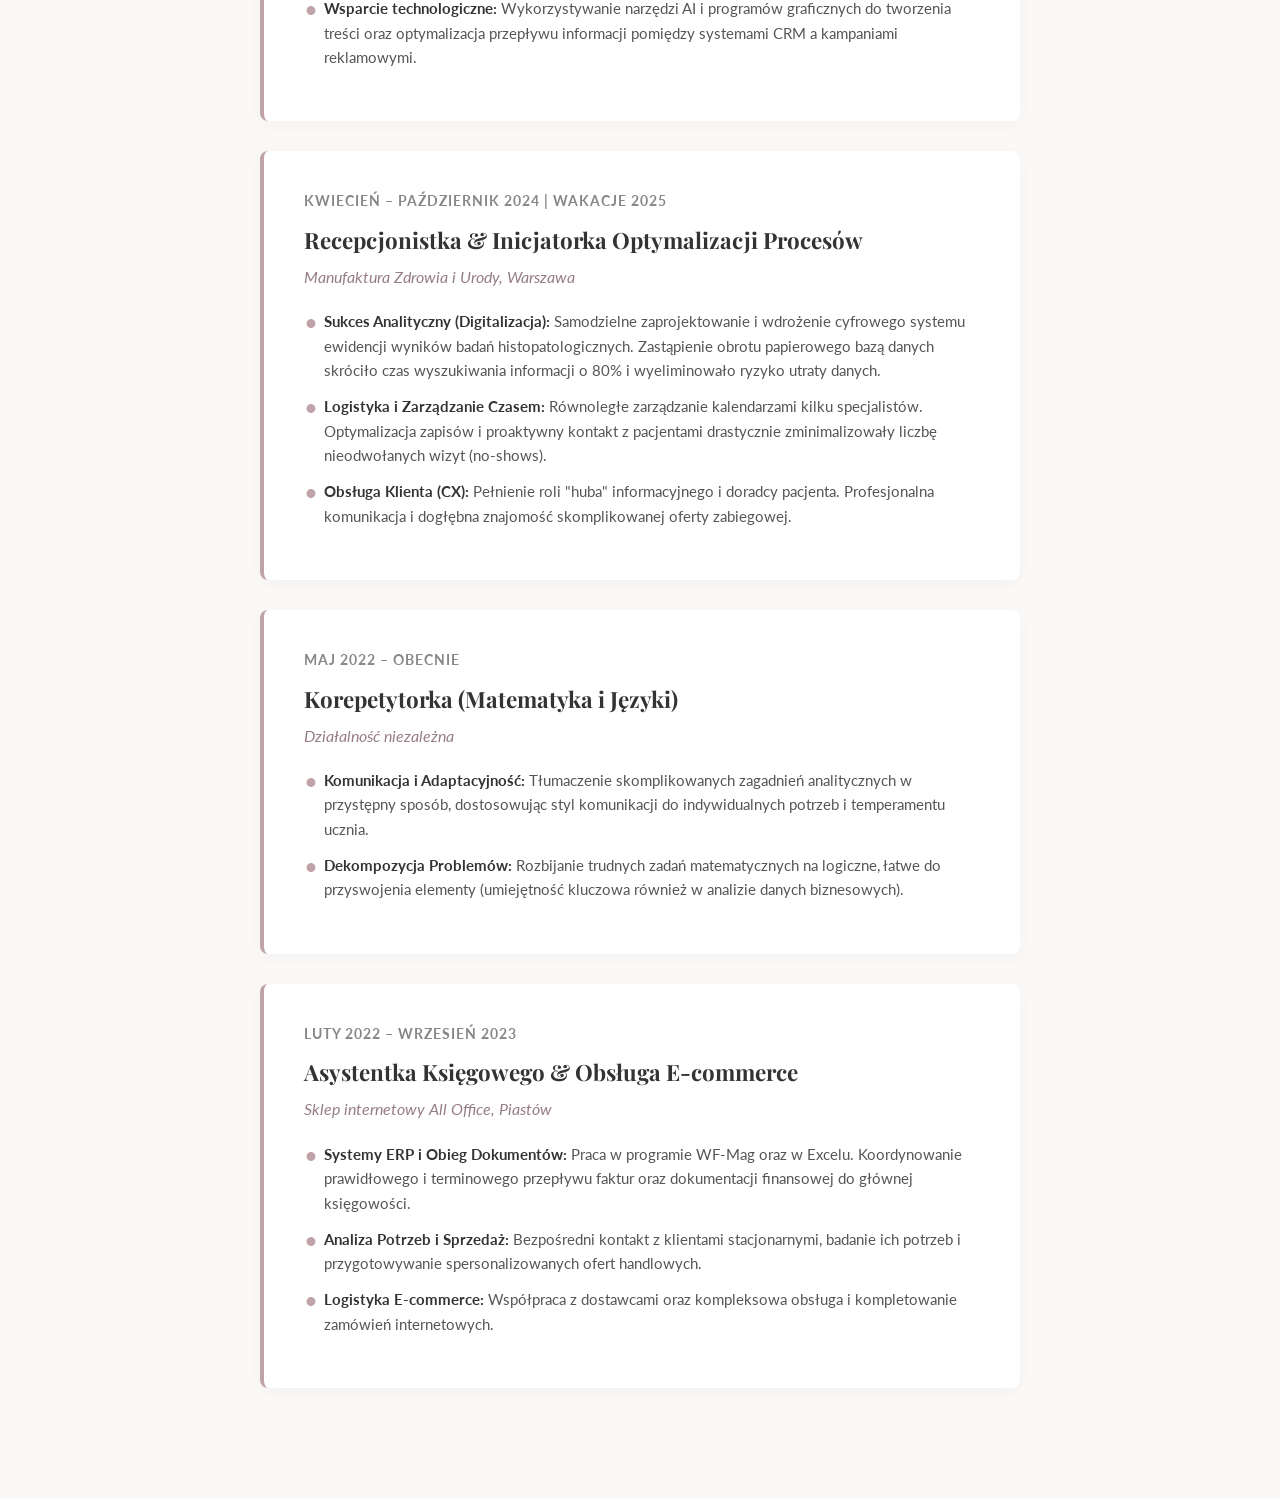
==== commit 77ec78f5: "Update doswiadczenie.html" ====
--- a/doswiadczenie.html
+++ b/doswiadczenie.html
@@ -34,7 +34,7 @@
             <h3>Stażystka w zespole Modeli Predykcyjnych Liwkidacji Szkód
             </h3>
             <h4>STU ERGO Hestia</h4>
-            <p style="margin-bottom: 15px; font-size: 0.95rem; color: #555;">Wspieram centralny dział marketingu Euro Styl w bieżącej komunikacji i promocji unikalnego obiektu MONTOWNIA Lofts & Experience. Moją rolą jest dynamiczne relacjonowanie życia Montowni oraz dbanie o jej spójny wizerunek w mediach społecznościowych.</p>
+            <p style="margin-bottom: 15px; font-size: 0.95rem; color: #555;"></p>
             <ul>
                 <li><strong>Data Processing & ETL:</strong> Pozyskiwanie, oczyszczanie i przygotowywanie zbiorów danych do procesów modelowania statystycznego przy użyciu <strong>SQL</strong> oraz <strong>Python</strong>.</li>
                 <li><strong>Predictive Analytics Support:</strong> Wsparcie zespołu modeli predykcyjnych w analizie danych dotyczących likwidacji szkód w celu optymalizacji procesów ubezpieczeniowych.</li>
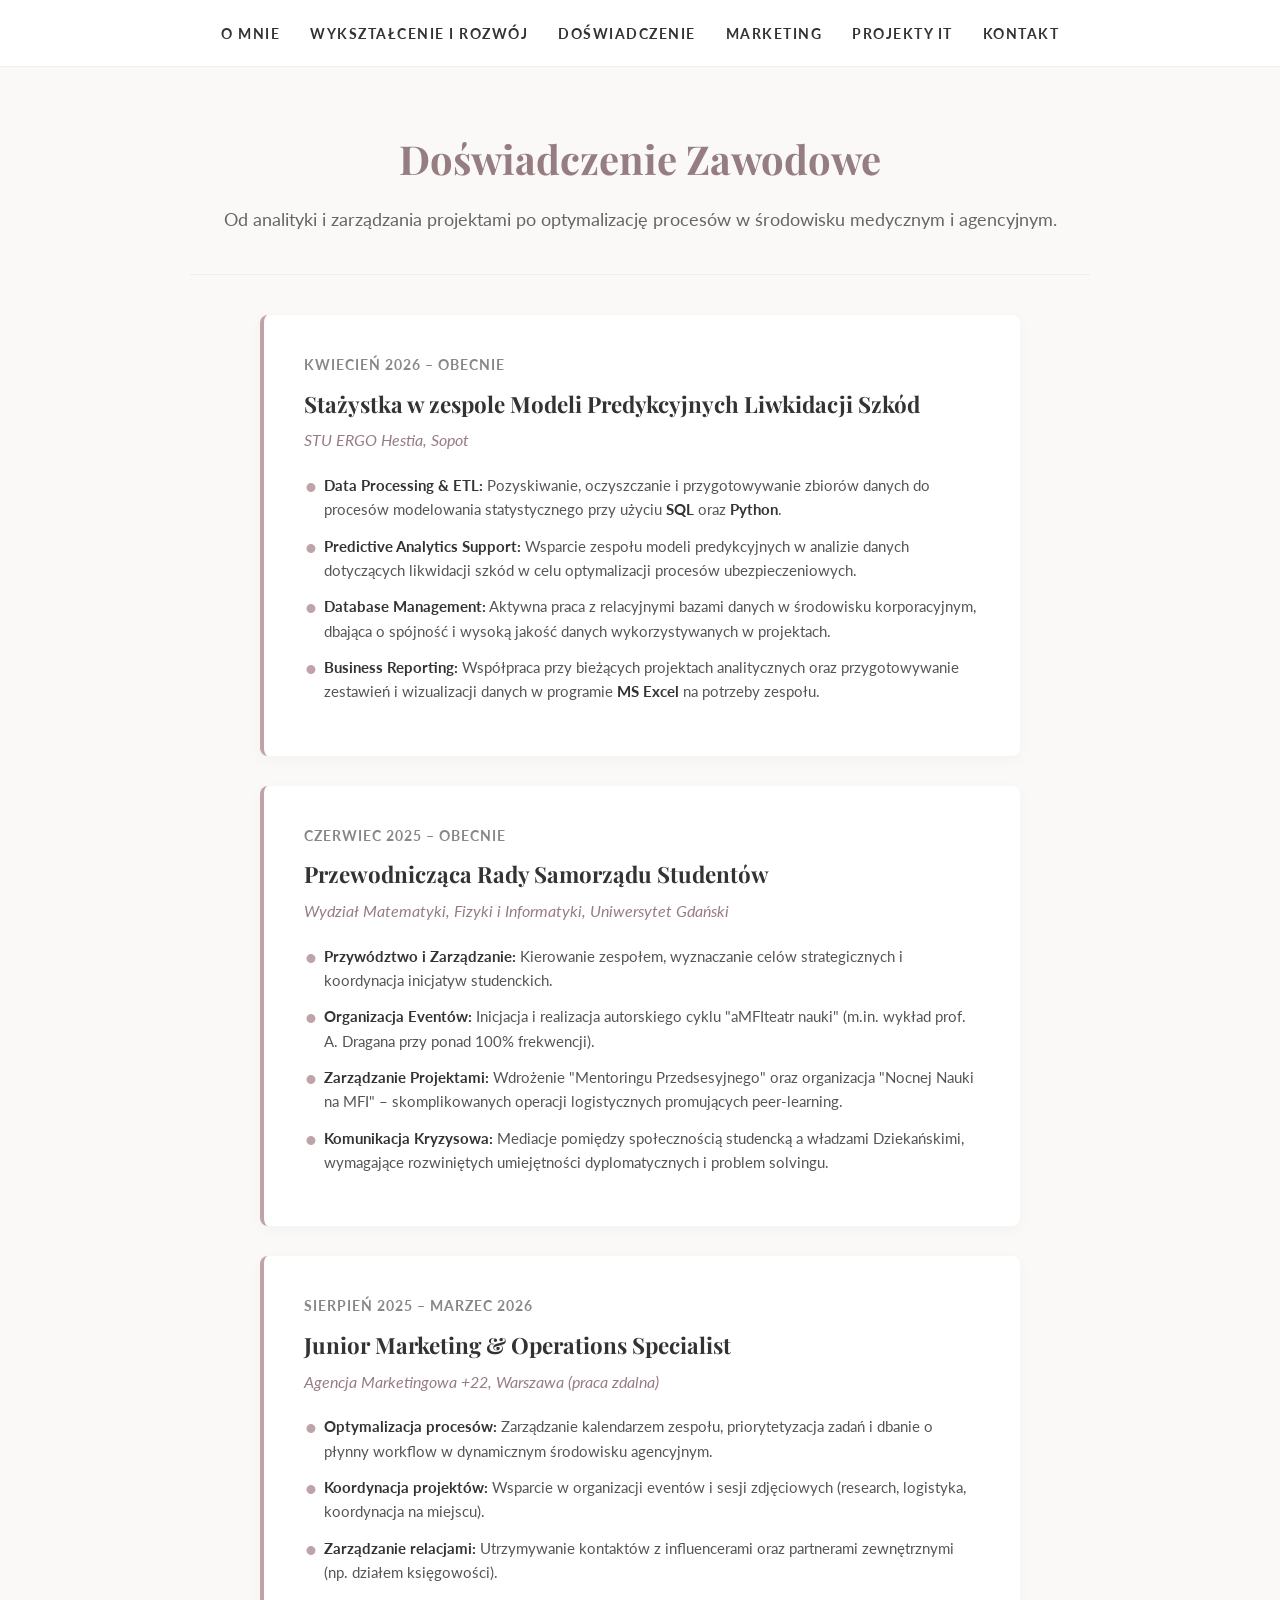
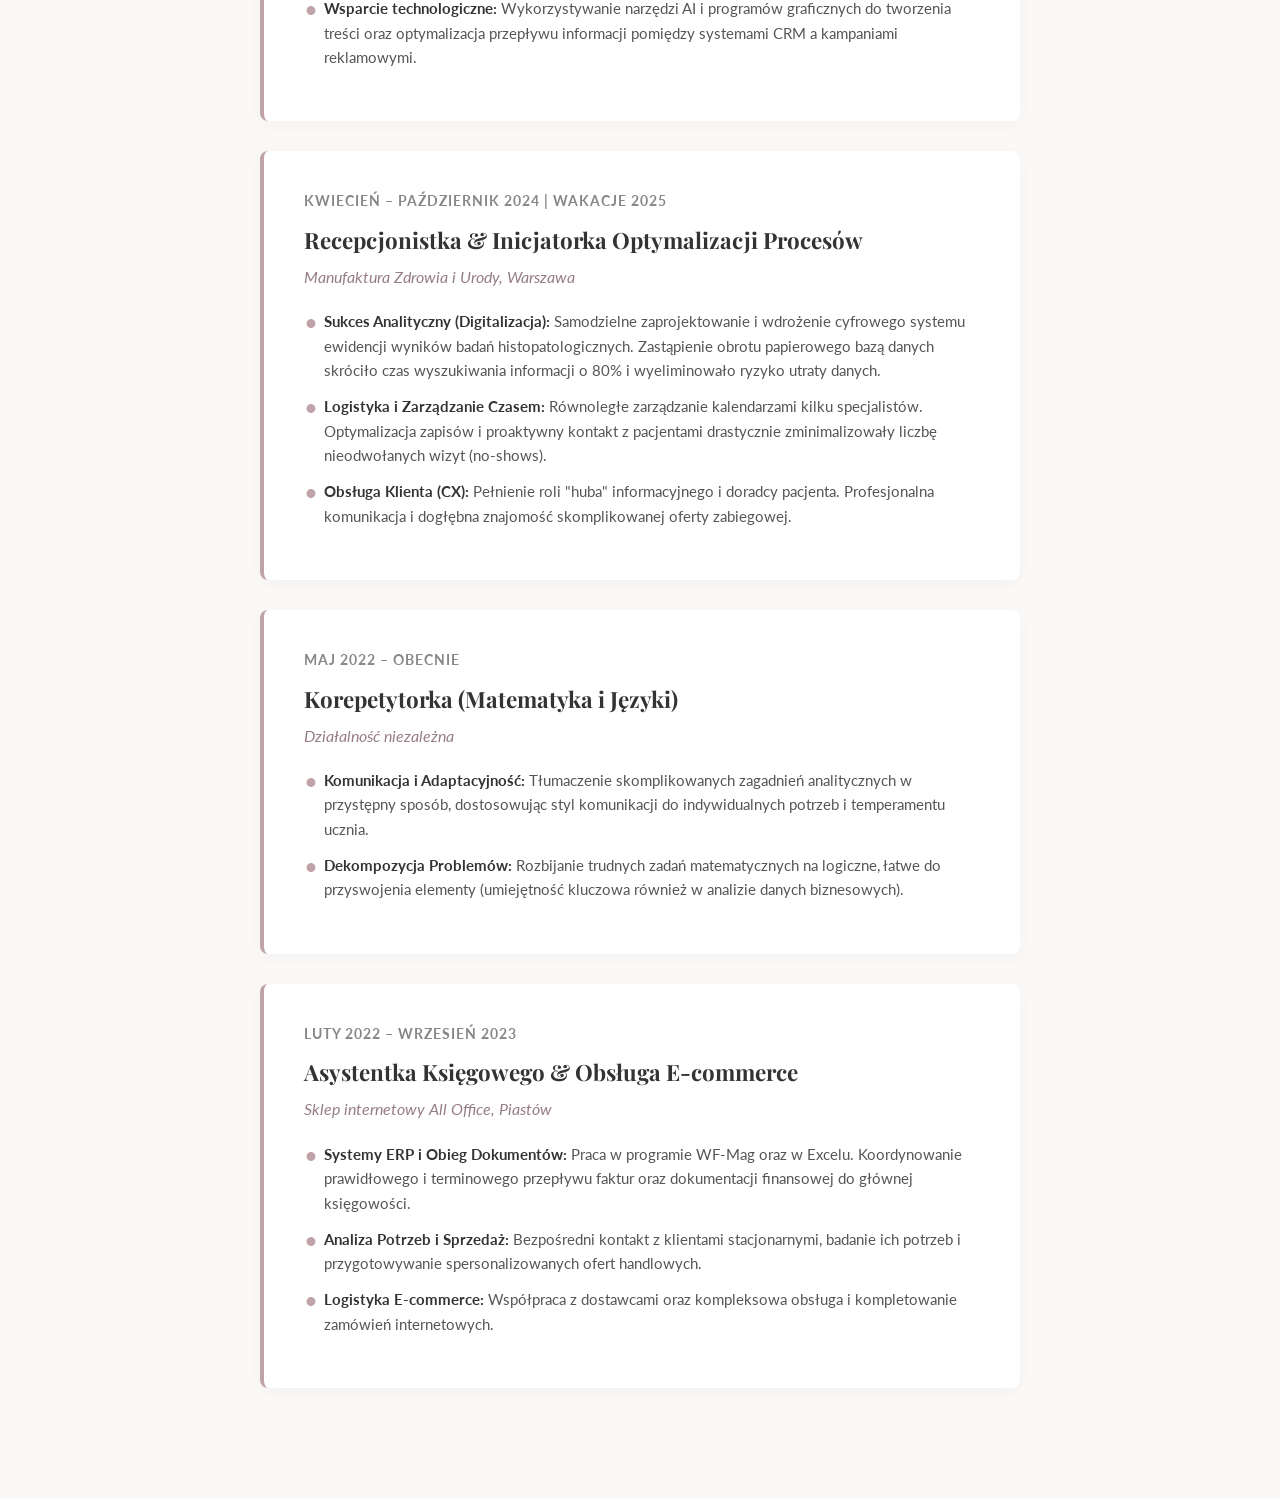
==== commit 067eda6c: "Update doswiadczenie.html" ====
--- a/doswiadczenie.html
+++ b/doswiadczenie.html
@@ -33,7 +33,7 @@
             <div class="daty">kwiecień 2026 – obecnie</div>
             <h3>Stażystka w zespole Modeli Predykcyjnych Liwkidacji Szkód
             </h3>
-            <h4>STU ERGO Hestia</h4>
+            <h4>STU ERGO Hestia, Sopot</h4>
             <p style="margin-bottom: 15px; font-size: 0.95rem; color: #555;"></p>
             <ul>
                 <li><strong>Data Processing & ETL:</strong> Pozyskiwanie, oczyszczanie i przygotowywanie zbiorów danych do procesów modelowania statystycznego przy użyciu <strong>SQL</strong> oraz <strong>Python</strong>.</li>
